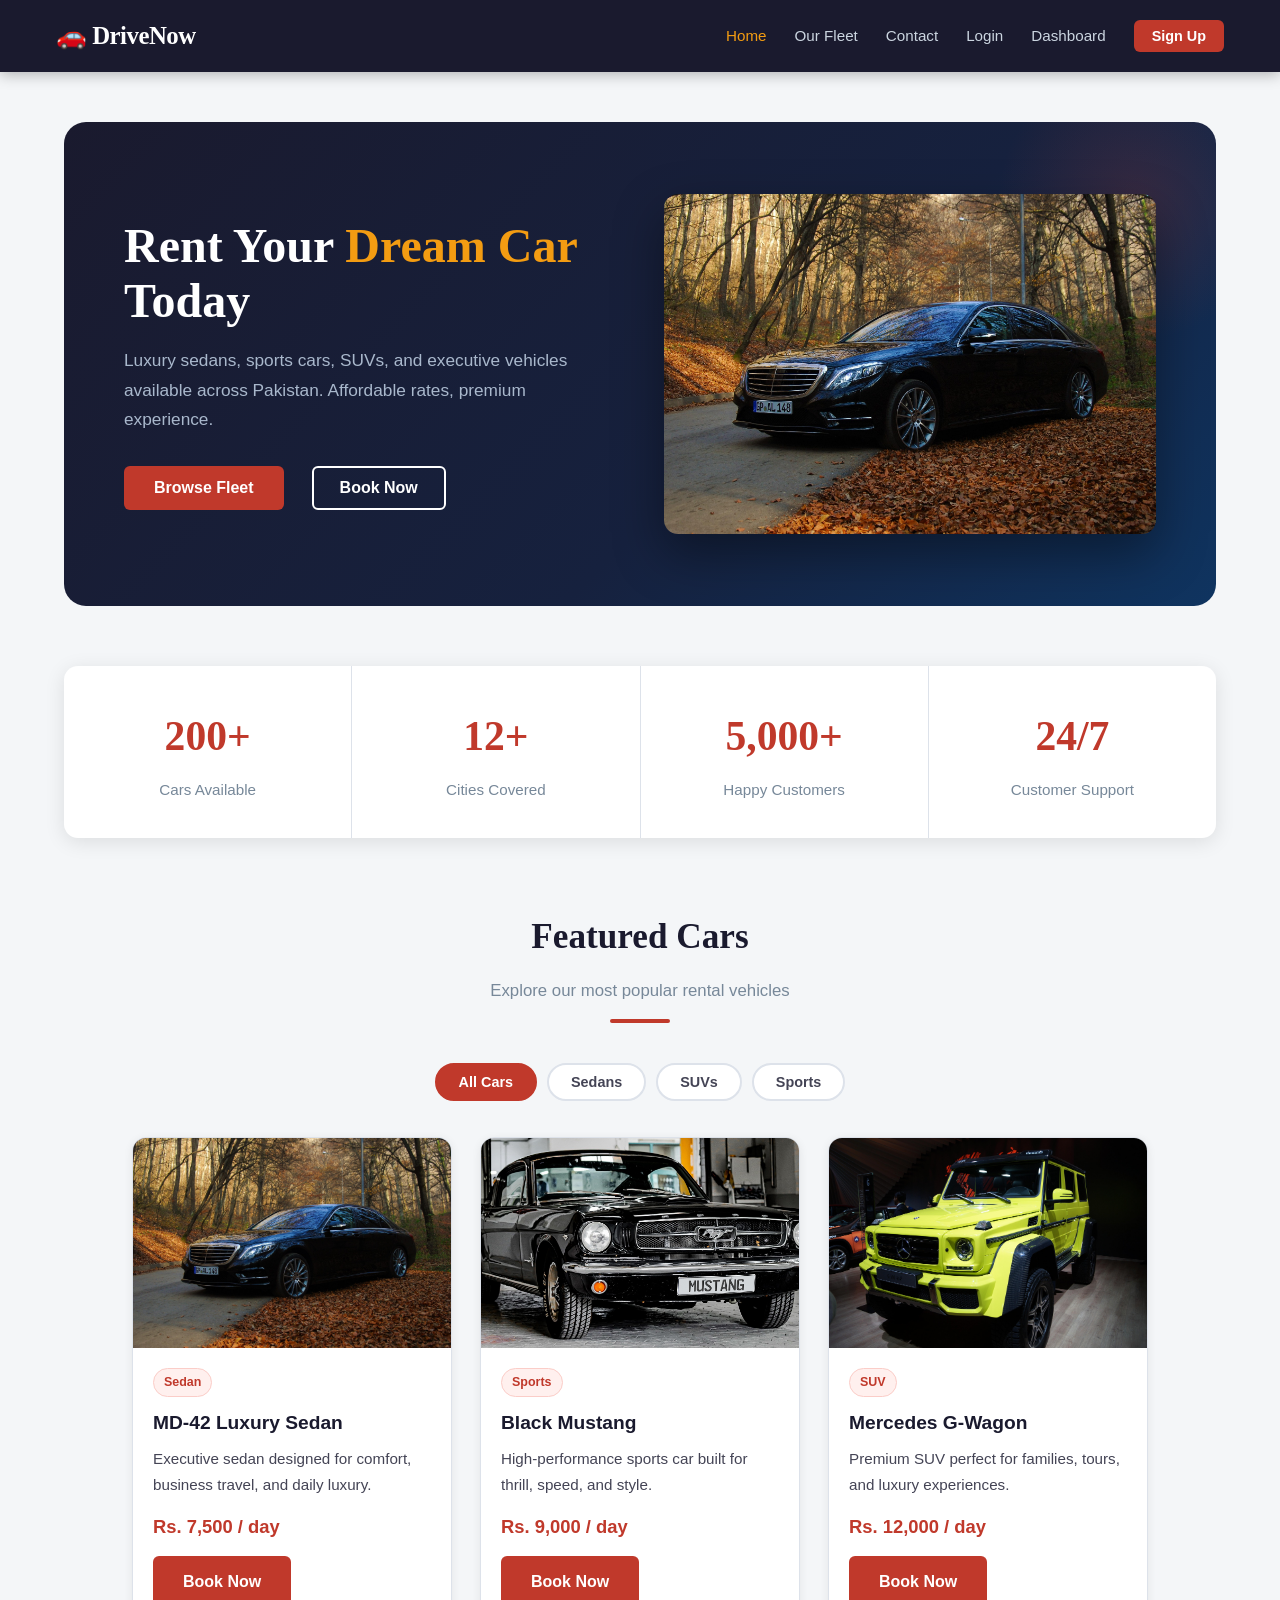
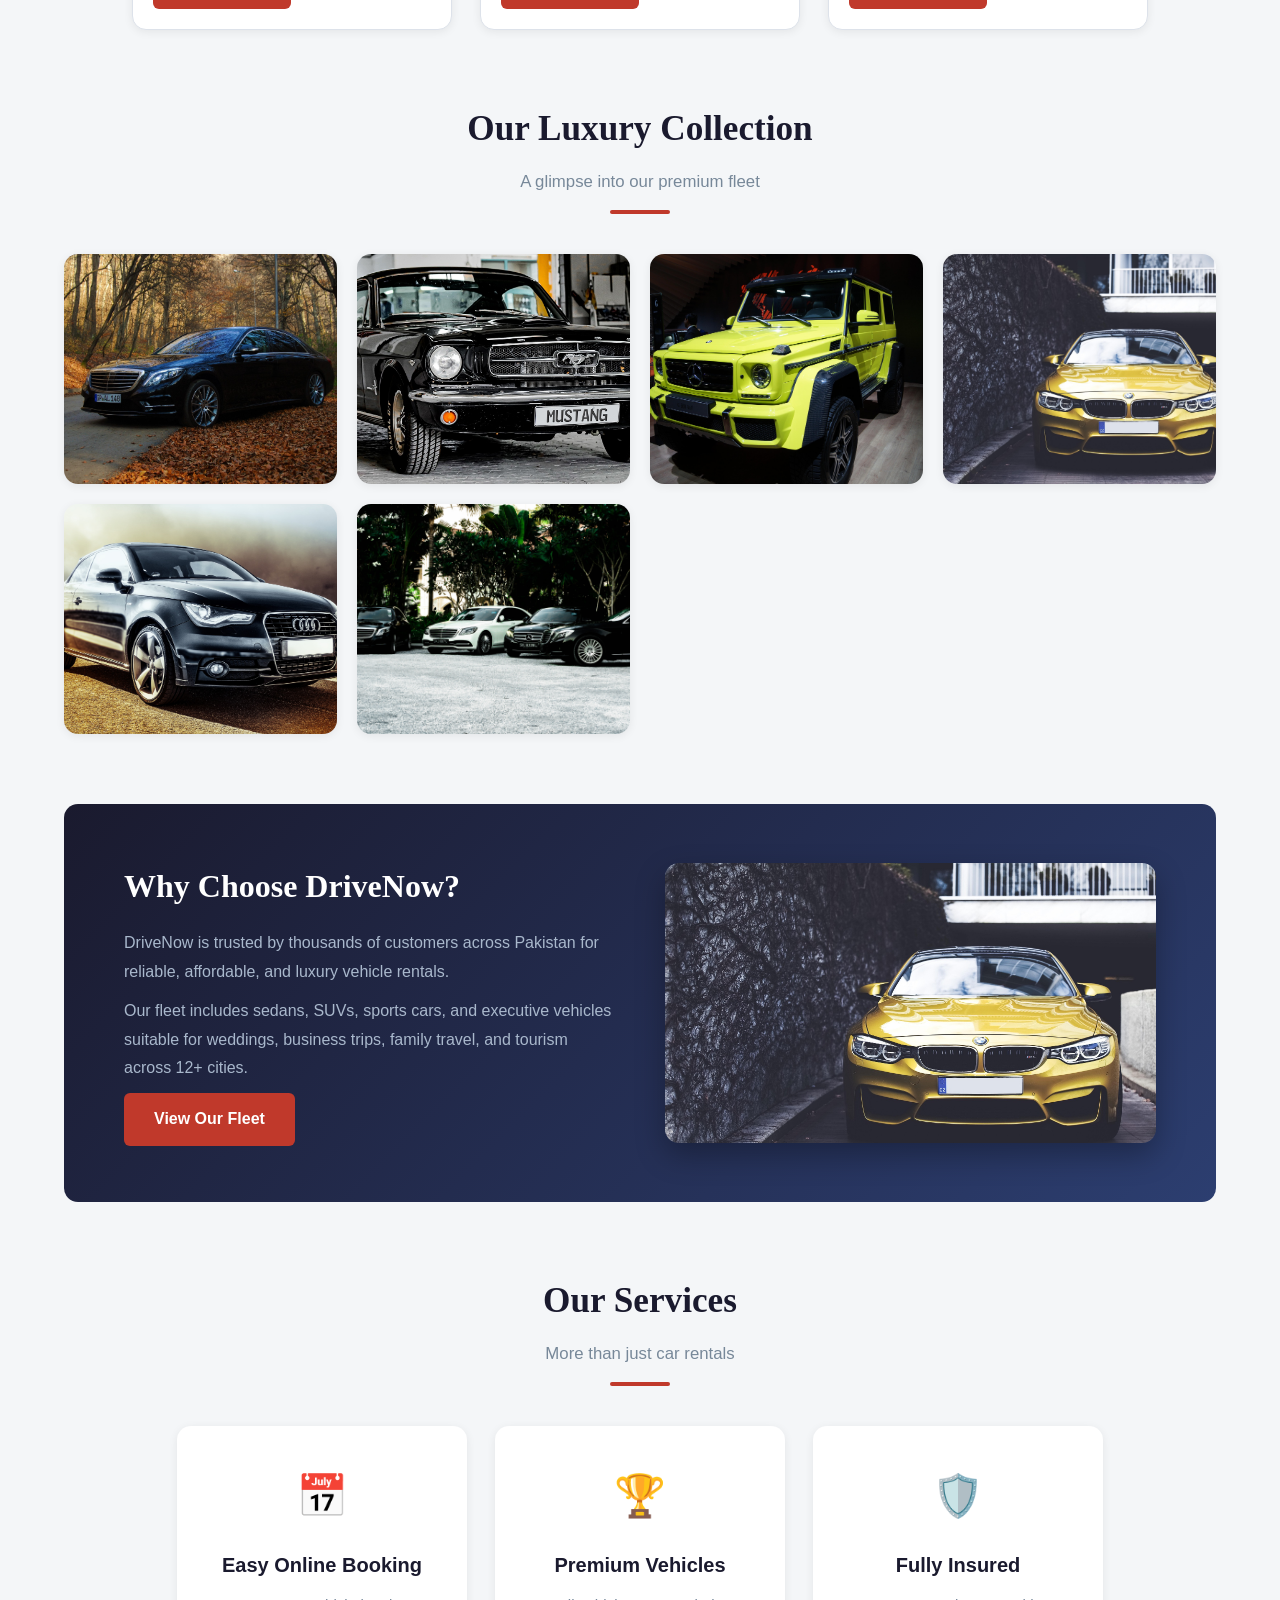
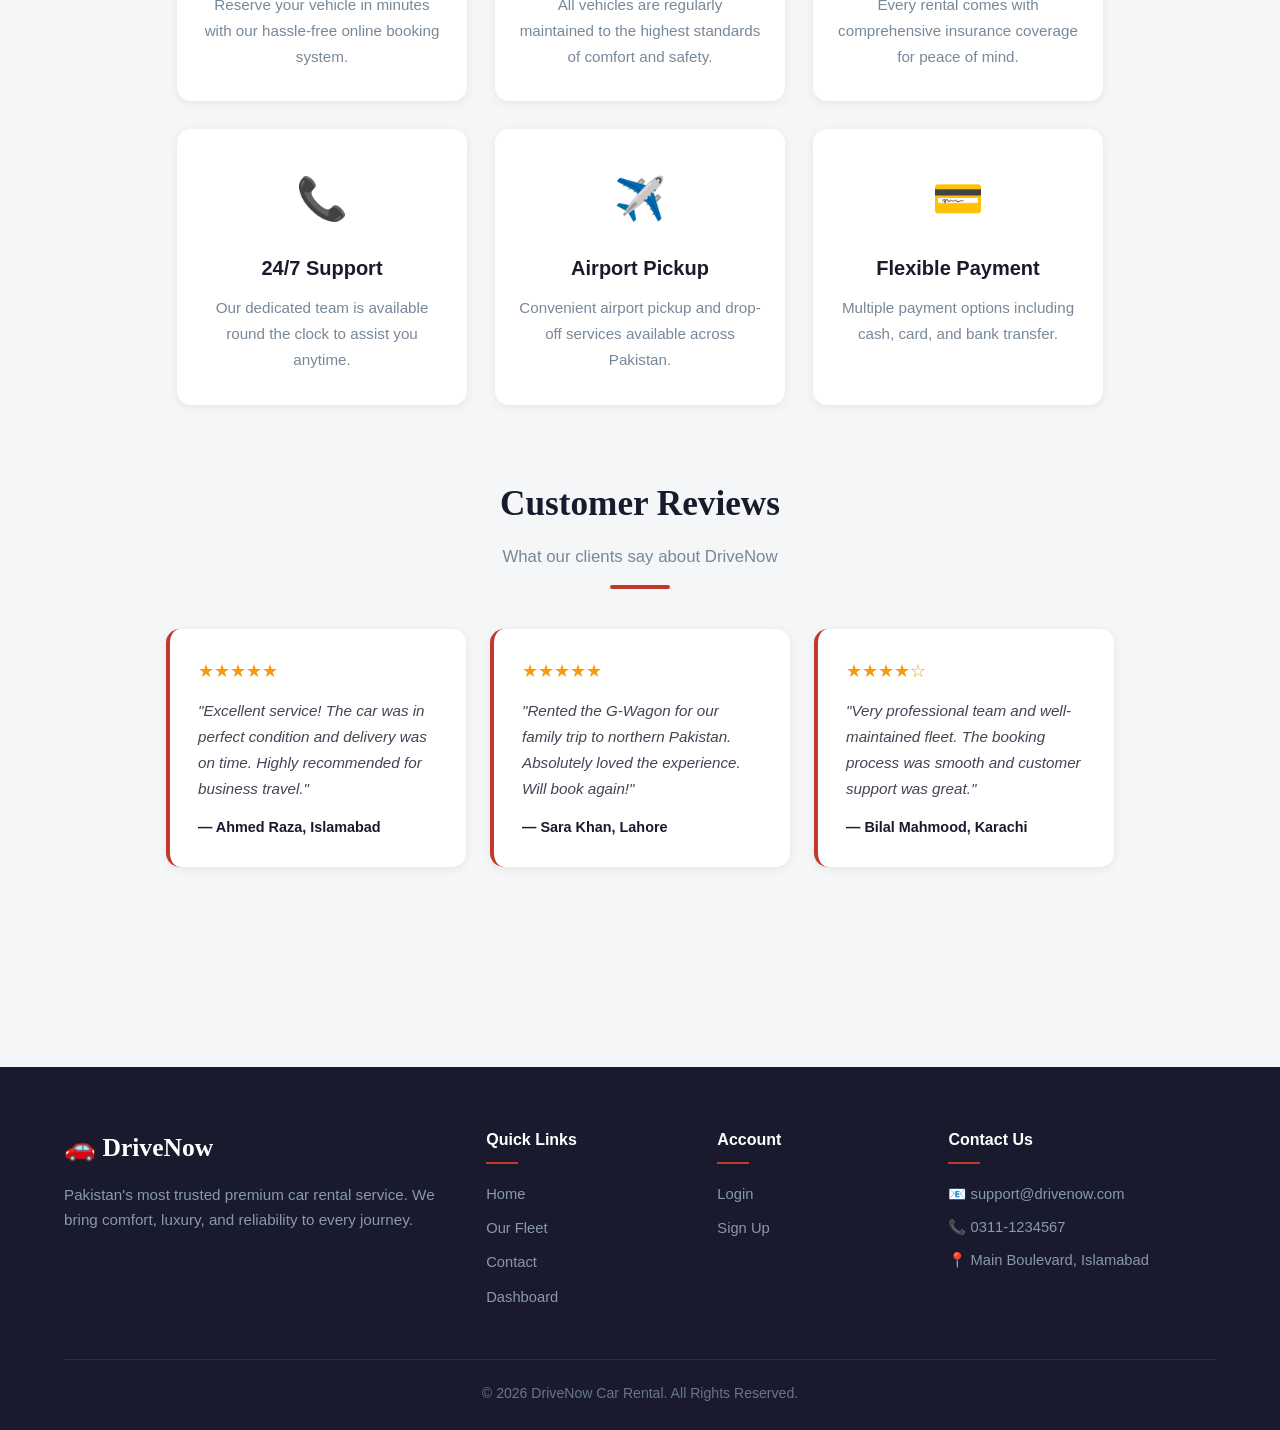
==== Car Rental Website/index.html @ 92a0af49 "Add files via upload" ====
<!DOCTYPE html>
<html lang="en">

<head>

    <meta charset="UTF-8">
    <meta name="viewport" content="width=device-width, initial-scale=1.0">
    <title>DriveNow | Premium Car Rental Pakistan</title>
    <meta name="description" content="DriveNow offers luxury, SUV, sports and executive car rentals across Pakistan at unbeatable rates.">

    <!-- EXTERNAL CSS FILE -->
    <link rel="stylesheet" href="cssFile/mycssfile.css">

</head>

<body>

    <!-- ==============================
         NAVBAR
    ============================== -->
    <nav class="navbar">

        <a href="index.html" class="navbar-brand">🚗 DriveNow</a>

        <button class="hamburger" onclick="toggleMenu()" aria-label="Toggle Menu">
            <span></span>
            <span></span>
            <span></span>
        </button>

        <ul class="navbar-links" id="nav-menu">
            <li><a href="index.html" class="active-link">Home</a></li>
            <li><a href="Pages/services.html">Our Fleet</a></li>
            <li><a href="Pages/contact.html">Contact</a></li>
            <li><a href="Pages/login.html">Login</a></li>
            <li><a href="Pages/dashboard.html">Dashboard</a></li>
            <li>
                <a href="Pages/signup.html">
                    <button class="btn-nav">Sign Up</button>
                </a>
            </li>
        </ul>

    </nav>

    <!-- ==============================
         MAIN CONTENT
    ============================== -->
    <main class="page-wrapper">

        <!-- HERO SECTION -->
        <section class="hero-section">

            <div class="hero-text">
                <h1>Rent Your <span>Dream Car</span> Today</h1>
                <p>
                    Luxury sedans, sports cars, SUVs, and executive vehicles
                    available across Pakistan. Affordable rates, premium experience.
                </p>
                <div class="hero-buttons">
                    <button class="btn-primary" onclick="document.getElementById('fleet').scrollIntoView({behavior:'smooth'})">
                        Browse Fleet
                    </button>
                    <button class="btn-outline" onclick="window.location.href='Pages/services.html'">
                        Book Now
                    </button>
                </div>
            </div>

            <div class="hero-image-box">
                <img id="hero-img" src="Sources/img1.jpg" alt="Luxury Rental Car">
            </div>

        </section>

        <!-- STATS BAR -->
        <div class="stats-bar">

            <div class="stat-block">
                <h2>200+</h2>
                <p>Cars Available</p>
            </div>

            <div class="stat-block">
                <h2>12+</h2>
                <p>Cities Covered</p>
            </div>

            <div class="stat-block">
                <h2>5,000+</h2>
                <p>Happy Customers</p>
            </div>

            <div class="stat-block">
                <h2>24/7</h2>
                <p>Customer Support</p>
            </div>

        </div>

        <!-- FEATURED CARS -->
        <section id="fleet">

            <div class="section-title">
                <h2>Featured Cars</h2>
                <p>Explore our most popular rental vehicles</p>
                <div class="title-line"></div>
            </div>

            <!-- FILTER BAR -->
            <div class="filter-bar">
                <button class="filter-btn active-filter" data-filter="all" onclick="filterCars('all')">All Cars</button>
                <button class="filter-btn" data-filter="sedan" onclick="filterCars('sedan')">Sedans</button>
                <button class="filter-btn" data-filter="suv" onclick="filterCars('suv')">SUVs</button>
                <button class="filter-btn" data-filter="sports" onclick="filterCars('sports')">Sports</button>
            </div>

            <div class="cards-grid">

                <!-- CARD 1 -->
                <article class="car-card" data-type="sedan" data-price="7500">
                    <img src="Sources/img1.jpg" alt="MD-42 Luxury Sedan">
                    <div class="car-card-body">
                        <span class="car-card-badge">Sedan</span>
                        <h3>MD-42 Luxury Sedan</h3>
                        <p>Executive sedan designed for comfort, business travel, and daily luxury.</p>
                        <span class="car-price-tag">Rs. 7,500 / day</span>
                        <a href="Pages/services.html" class="btn-primary">Book Now</a>
                    </div>
                </article>

                <!-- CARD 2 -->
                <article class="car-card" data-type="sports" data-price="9000">
                    <img src="Sources/img2.jpg" alt="Black Mustang">
                    <div class="car-card-body">
                        <span class="car-card-badge">Sports</span>
                        <h3>Black Mustang</h3>
                        <p>High-performance sports car built for thrill, speed, and style.</p>
                        <span class="car-price-tag">Rs. 9,000 / day</span>
                        <a href="Pages/services.html" class="btn-primary">Book Now</a>
                    </div>
                </article>

                <!-- CARD 3 -->
                <article class="car-card" data-type="suv" data-price="12000">
                    <img src="Sources/img3.jpg" alt="Mercedes G-Wagon">
                    <div class="car-card-body">
                        <span class="car-card-badge">SUV</span>
                        <h3>Mercedes G-Wagon</h3>
                        <p>Premium SUV perfect for families, tours, and luxury experiences.</p>
                        <span class="car-price-tag">Rs. 12,000 / day</span>
                        <a href="Pages/services.html" class="btn-primary">Book Now</a>
                    </div>
                </article>

            </div>

        </section>

        <!-- GALLERY SECTION -->
        <section class="gallery-section">

            <div class="section-title">
                <h2>Our Luxury Collection</h2>
                <p>A glimpse into our premium fleet</p>
                <div class="title-line"></div>
            </div>

            <div class="gallery-grid">
                <img src="Sources/img1.jpg" alt="Car Image 1">
                <img src="Sources/img2.jpg" alt="Car Image 2">
                <img src="Sources/img3.jpg" alt="Car Image 3">
                <img src="Sources/img4.jpg" alt="Car Image 4">
                <img src="Sources/img5.jpg" alt="Car Image 5">
                <img src="Sources/img6.jpg" alt="Car Image 6">
            </div>

        </section>

        <!-- ABOUT BANNER -->
        <div class="about-banner">

            <div class="about-text-box">
                <h2>Why Choose DriveNow?</h2>
                <p>
                    DriveNow is trusted by thousands of customers across Pakistan
                    for reliable, affordable, and luxury vehicle rentals.
                </p>
                <p>
                    Our fleet includes sedans, SUVs, sports cars, and executive
                    vehicles suitable for weddings, business trips, family travel,
                    and tourism across 12+ cities.
                </p>
                <a href="Pages/services.html" class="btn-primary">View Our Fleet</a>
            </div>

            <div class="about-image-box">
                <img src="Sources/img4.jpg" alt="DriveNow Fleet">
            </div>

        </div>

        <!-- FEATURES / SERVICES -->
        <section>

            <div class="section-title">
                <h2>Our Services</h2>
                <p>More than just car rentals</p>
                <div class="title-line"></div>
            </div>

            <div class="features-grid">

                <div class="feature-card">
                    <span class="feature-icon">📅</span>
                    <h3>Easy Online Booking</h3>
                    <p>Reserve your vehicle in minutes with our hassle-free online booking system.</p>
                </div>

                <div class="feature-card">
                    <span class="feature-icon">🏆</span>
                    <h3>Premium Vehicles</h3>
                    <p>All vehicles are regularly maintained to the highest standards of comfort and safety.</p>
                </div>

                <div class="feature-card">
                    <span class="feature-icon">🛡️</span>
                    <h3>Fully Insured</h3>
                    <p>Every rental comes with comprehensive insurance coverage for peace of mind.</p>
                </div>

                <div class="feature-card">
                    <span class="feature-icon">📞</span>
                    <h3>24/7 Support</h3>
                    <p>Our dedicated team is available round the clock to assist you anytime.</p>
                </div>

                <div class="feature-card">
                    <span class="feature-icon">✈️</span>
                    <h3>Airport Pickup</h3>
                    <p>Convenient airport pickup and drop-off services available across Pakistan.</p>
                </div>

                <div class="feature-card">
                    <span class="feature-icon">💳</span>
                    <h3>Flexible Payment</h3>
                    <p>Multiple payment options including cash, card, and bank transfer.</p>
                </div>

            </div>

        </section>

        <!-- TESTIMONIALS -->
        <section>

            <div class="section-title">
                <h2>Customer Reviews</h2>
                <p>What our clients say about DriveNow</p>
                <div class="title-line"></div>
            </div>

            <div class="testimonials-grid">

                <div class="testimonial-card">
                    <div class="testimonial-stars">★★★★★</div>
                    <p>"Excellent service! The car was in perfect condition and delivery was on time. Highly recommended for business travel."</p>
                    <div class="testimonial-author">— Ahmed Raza, Islamabad</div>
                </div>

                <div class="testimonial-card">
                    <div class="testimonial-stars">★★★★★</div>
                    <p>"Rented the G-Wagon for our family trip to northern Pakistan. Absolutely loved the experience. Will book again!"</p>
                    <div class="testimonial-author">— Sara Khan, Lahore</div>
                </div>

                <div class="testimonial-card">
                    <div class="testimonial-stars">★★★★☆</div>
                    <p>"Very professional team and well-maintained fleet. The booking process was smooth and customer support was great."</p>
                    <div class="testimonial-author">— Bilal Mahmood, Karachi</div>
                </div>

            </div>

        </section>

    </main>

    <!-- ==============================
         FOOTER
    ============================== -->
    <footer class="footer">

        <div class="footer-grid">

            <div class="footer-brand">
                <h2>🚗 DriveNow</h2>
                <p>Pakistan's most trusted premium car rental service. We bring comfort, luxury, and reliability to every journey.</p>
            </div>

            <div class="footer-col">
                <h4>Quick Links</h4>
                <a href="index.html">Home</a>
                <a href="Pages/services.html">Our Fleet</a>
                <a href="Pages/contact.html">Contact</a>
                <a href="Pages/dashboard.html">Dashboard</a>
            </div>

            <div class="footer-col">
                <h4>Account</h4>
                <a href="Pages/login.html">Login</a>
                <a href="Pages/signup.html">Sign Up</a>
            </div>

            <div class="footer-col">
                <h4>Contact Us</h4>
                <p>📧 support@drivenow.com</p>
                <p>📞 0311-1234567</p>
                <p>📍 Main Boulevard, Islamabad</p>
            </div>

        </div>

        <div class="footer-bottom">
            <p>© 2026 DriveNow Car Rental. All Rights Reserved.</p>
        </div>

    </footer>

    <!-- EXTERNAL JS -->
    <script src="jsFile/script.js"></script>

    <!-- Hero image override for root page -->
    <script>
        heroImages = [
            "Sources/img1.jpg",
            "Sources/img2.jpg",
            "Sources/img3.jpg",
            "Sources/img4.jpg",
            "Sources/img5.jpg"
        ];
    </script>

</body>

</html>
---- Car Rental Website/cssFile/mycssfile.css ----
/* =========================================================
   DRIVENOW CAR RENTAL — MAIN STYLESHEET
   Assignment 1 | HTML + CSS Project
   All styling centralized here (no inline CSS except table min/max-width)
========================================================= */

/* =========================================================
   CSS VARIABLES (ROOT)
========================================================= */
:root {
    --color-primary: #C0392B;
    --color-secondary: #1A1A2E;
    --color-accent: #E74C3C;
    --color-gold: #F39C12;

    --bg-main: #F4F6F8;
    --bg-white: #FFFFFF;
    --bg-dark: #0F0F1A;

    --text-dark: #1A1A2E;
    --text-body: #444455;
    --text-muted: #778899;
    --text-white: #FFFFFF;

    --border-color: #DDE2EA;
    --shadow-sm: 0 2px 10px rgba(0,0,0,0.07);
    --shadow-md: 0 4px 20px rgba(0,0,0,0.10);
    --shadow-lg: 0 8px 32px rgba(0,0,0,0.14);

    --radius-sm: 6px;
    --radius-md: 14px;
    --radius-lg: 22px;

    --transition: 0.3s ease;
    --font-main: 'Georgia', 'Times New Roman', serif;
    --font-ui: 'Segoe UI', Tahoma, Geneva, Verdana, sans-serif;
}

/* =========================================================
   GLOBAL RESET
========================================================= */
*, *::before, *::after {
    margin: 0;
    padding: 0;
    box-sizing: border-box;
}

html {
    scroll-behavior: smooth;
}

body {
    font-family: var(--font-ui);
    background: var(--bg-main);
    color: var(--text-dark);
    line-height: 1.65;
    font-size: 16px;
}

/* =========================================================
   TYPOGRAPHY
========================================================= */
h1 {
    font-family: var(--font-main);
    font-size: 2.8rem;
    font-weight: 700;
    line-height: 1.2;
    margin-bottom: 16px;
    color: var(--text-dark);
}

h2 {
    font-family: var(--font-main);
    font-size: 2rem;
    font-weight: 700;
    margin-bottom: 12px;
    color: var(--text-dark);
}

h3 {
    font-size: 1.25rem;
    font-weight: 600;
    margin-bottom: 8px;
    color: var(--text-dark);
}

p {
    color: var(--text-body);
    margin-bottom: 12px;
    line-height: 1.7;
}

a {
    text-decoration: none;
    color: var(--color-primary);
    transition: var(--transition);
}

a:hover {
    color: var(--color-accent);
}

ul {
    list-style: none;
}

img {
    max-width: 100%;
    height: auto;
    display: block;
}

/* =========================================================
   PAGE WRAPPER
========================================================= */
.page-wrapper {
    padding: 50px 64px;
    min-height: 80vh;
}

/* =========================================================
   NAVBAR
========================================================= */
.navbar {
    background: var(--color-secondary);
    height: 72px;
    display: flex;
    justify-content: space-between;
    align-items: center;
    padding: 0 56px;
    position: sticky;
    top: 0;
    z-index: 1000;
    box-shadow: 0 2px 14px rgba(0,0,0,0.3);
}

.navbar-brand {
    color: var(--text-white);
    font-size: 1.55rem;
    font-weight: 800;
    font-family: var(--font-main);
    letter-spacing: -0.5px;
}

.navbar-brand:hover {
    color: var(--color-gold);
}

.navbar-links {
    display: flex;
    align-items: center;
    gap: 28px;
    list-style: none;
}

.navbar-links li a {
    color: #CBD5E0;
    font-size: 0.95rem;
    font-weight: 500;
    transition: var(--transition);
}

.navbar-links li a:hover {
    color: var(--color-gold);
}

.navbar-links li a.active-link {
    color: var(--color-gold);
}

.hamburger {
    display: none;
    flex-direction: column;
    gap: 5px;
    background: none;
    border: none;
    cursor: pointer;
    padding: 4px;
}

.hamburger span {
    display: block;
    width: 26px;
    height: 3px;
    background: white;
    border-radius: 3px;
    transition: var(--transition);
}

/* =========================================================
   BUTTONS
========================================================= */
.btn-primary {
    display: inline-block;
    background: var(--color-primary);
    color: var(--text-white);
    padding: 13px 30px;
    border-radius: var(--radius-sm);
    font-size: 1rem;
    font-weight: 600;
    border: none;
    cursor: pointer;
    transition: var(--transition);
    font-family: var(--font-ui);
}

.btn-primary:hover {
    background: var(--color-accent);
    color: white;
    transform: translateY(-2px);
    box-shadow: 0 6px 18px rgba(192, 57, 43, 0.35);
}

.btn-outline {
    display: inline-block;
    background: transparent;
    color: var(--text-white);
    border: 2px solid var(--text-white);
    padding: 11px 26px;
    border-radius: var(--radius-sm);
    font-size: 1rem;
    font-weight: 600;
    cursor: pointer;
    transition: var(--transition);
    font-family: var(--font-ui);
    margin-left: 14px;
}

.btn-outline:hover {
    background: var(--text-white);
    color: var(--color-secondary);
}

.btn-nav {
    background: var(--color-primary);
    color: white;
    padding: 8px 18px;
    border-radius: var(--radius-sm);
    font-size: 0.9rem;
    font-weight: 600;
    border: none;
    cursor: pointer;
    transition: var(--transition);
    font-family: var(--font-ui);
}

.btn-nav:hover {
    background: var(--color-accent);
}

.btn-full {
    width: 100%;
    padding: 14px;
    font-size: 1.05rem;
    font-weight: 700;
    border: none;
    border-radius: var(--radius-sm);
    background: var(--color-primary);
    color: white;
    cursor: pointer;
    transition: var(--transition);
    font-family: var(--font-ui);
}

.btn-full:hover {
    background: var(--color-accent);
    transform: translateY(-2px);
    box-shadow: 0 6px 16px rgba(192,57,43,0.3);
}

.btn-success {
    background: #27AE60;
    color: white;
    padding: 9px 18px;
    border-radius: var(--radius-sm);
    border: none;
    font-weight: 600;
    cursor: pointer;
    transition: var(--transition);
    font-family: var(--font-ui);
    font-size: 0.9rem;
}

.btn-success:hover {
    background: #229954;
    transform: translateY(-1px);
}

.btn-danger {
    background: var(--color-primary);
    color: white;
    padding: 9px 18px;
    border-radius: var(--radius-sm);
    border: none;
    font-weight: 600;
    cursor: pointer;
    transition: var(--transition);
    font-family: var(--font-ui);
    font-size: 0.9rem;
}

.btn-danger:hover {
    background: var(--color-accent);
    transform: translateY(-1px);
}

.btn-warning {
    background: var(--color-gold);
    color: white;
    padding: 9px 18px;
    border-radius: var(--radius-sm);
    border: none;
    font-weight: 600;
    cursor: pointer;
    transition: var(--transition);
    font-family: var(--font-ui);
    font-size: 0.9rem;
}

.btn-warning:hover {
    background: #E67E22;
    transform: translateY(-1px);
}

/* =========================================================
   PAGE HEADER BANNER
========================================================= */
.page-header {
    background: linear-gradient(135deg, var(--color-secondary) 0%, #2C2C54 100%);
    padding: 52px 64px;
    color: white;
    border-bottom: 4px solid var(--color-primary);
}

.page-header h1 {
    color: white;
    font-size: 2.4rem;
    margin-bottom: 10px;
}

.page-header p {
    color: #A0AEC0;
    font-size: 1.05rem;
    margin: 0;
}

/* =========================================================
   HERO SECTION
========================================================= */
.hero-section {
    background: linear-gradient(135deg, var(--color-secondary) 0%, #16213E 60%, #0F3460 100%);
    border-radius: var(--radius-lg);
    padding: 72px 60px;
    display: flex;
    justify-content: space-between;
    align-items: center;
    gap: 48px;
    margin-bottom: 60px;
    position: relative;
    overflow: hidden;
}

.hero-section::before {
    content: '';
    position: absolute;
    top: -60px;
    right: -60px;
    width: 280px;
    height: 280px;
    background: radial-gradient(circle, rgba(192,57,43,0.2) 0%, transparent 70%);
    border-radius: 50%;
}

.hero-text {
    flex: 1;
    position: relative;
    z-index: 1;
}

.hero-text h1 {
    color: var(--text-white);
    font-size: 3rem;
    line-height: 1.15;
    margin-bottom: 18px;
}

.hero-text h1 span {
    color: var(--color-gold);
}

.hero-text p {
    color: #A9B8CC;
    font-size: 1.08rem;
    max-width: 540px;
    margin-bottom: 32px;
}

.hero-buttons {
    display: flex;
    flex-wrap: wrap;
    gap: 14px;
    align-items: center;
}

.hero-image-box {
    flex: 1;
    display: flex;
    justify-content: center;
    align-items: center;
    position: relative;
    z-index: 1;
}

.hero-image-box img {
    width: 100%;
    max-width: 520px;
    height: 340px;
    object-fit: cover;
    border-radius: var(--radius-md);
    box-shadow: 0 20px 50px rgba(0,0,0,0.4);
    transition: opacity 0.4s ease;
}

/* =========================================================
   STATS BAR
========================================================= */
.stats-bar {
    display: flex;
    justify-content: center;
    gap: 0;
    background: var(--bg-white);
    border-radius: var(--radius-md);
    box-shadow: var(--shadow-md);
    margin-bottom: 70px;
    overflow: hidden;
}

.stat-block {
    flex: 1;
    text-align: center;
    padding: 36px 20px;
    border-right: 1px solid var(--border-color);
    transition: var(--transition);
}

.stat-block:last-child {
    border-right: none;
}

.stat-block:hover {
    background: #FFF8F7;
}

.stat-block h2 {
    color: var(--color-primary);
    font-size: 2.6rem;
    margin-bottom: 6px;
}

.stat-block p {
    color: var(--text-muted);
    font-size: 0.95rem;
    margin: 0;
    font-weight: 500;
}

/* =========================================================
   SECTION HEADINGS
========================================================= */
.section-title {
    text-align: center;
    margin-bottom: 40px;
}

.section-title h2 {
    font-size: 2.2rem;
    margin-bottom: 10px;
}

.section-title p {
    color: var(--text-muted);
    font-size: 1.05rem;
}

.section-title .title-line {
    width: 60px;
    height: 4px;
    background: var(--color-primary);
    margin: 14px auto 0;
    border-radius: 2px;
}

/* =========================================================
   CARDS
========================================================= */
.cards-grid {
    display: flex;
    justify-content: center;
    flex-wrap: wrap;
    gap: 28px;
    margin-bottom: 70px;
}

.car-card {
    background: var(--bg-white);
    width: 320px;
    border-radius: var(--radius-md);
    box-shadow: var(--shadow-sm);
    transition: var(--transition);
    overflow: hidden;
    border: 1px solid var(--border-color);
}

.car-card:hover {
    transform: translateY(-8px);
    box-shadow: var(--shadow-lg);
    border-color: var(--color-primary);
}

.car-card img {
    width: 100%;
    height: 210px;
    object-fit: cover;
    transition: transform 0.4s ease;
}

.car-card:hover img {
    transform: scale(1.04);
}

.car-card-body {
    padding: 20px;
}

.car-card-body h3 {
    margin-bottom: 8px;
    font-size: 1.2rem;
}

.car-card-body p {
    font-size: 0.95rem;
    color: var(--text-body);
    margin-bottom: 14px;
}

.car-price-tag {
    display: block;
    color: var(--color-primary);
    font-size: 1.15rem;
    font-weight: 700;
    margin-bottom: 14px;
}

.car-card-badge {
    display: inline-block;
    background: #FFF0EE;
    color: var(--color-primary);
    padding: 3px 10px;
    border-radius: 20px;
    font-size: 0.78rem;
    font-weight: 600;
    margin-bottom: 10px;
    border: 1px solid #FBCDC8;
}

/* =========================================================
   GALLERY
========================================================= */
.gallery-section {
    margin-bottom: 70px;
}

.gallery-grid {
    display: grid;
    grid-template-columns: repeat(auto-fit, minmax(260px, 1fr));
    gap: 20px;
    margin-top: 30px;
}

.gallery-grid img {
    width: 100%;
    height: 230px;
    object-fit: cover;
    border-radius: var(--radius-md);
    box-shadow: var(--shadow-sm);
    transition: transform var(--transition), box-shadow var(--transition);
    cursor: pointer;
}

.gallery-grid img:hover {
    transform: scale(1.04);
    box-shadow: var(--shadow-lg);
}

/* =========================================================
   FILTER BUTTONS
========================================================= */
.filter-bar {
    display: flex;
    justify-content: center;
    flex-wrap: wrap;
    gap: 10px;
    margin-bottom: 36px;
}

.filter-btn {
    padding: 9px 22px;
    border-radius: 30px;
    border: 2px solid var(--border-color);
    background: white;
    color: var(--text-body);
    font-weight: 600;
    font-size: 0.9rem;
    cursor: pointer;
    transition: var(--transition);
    font-family: var(--font-ui);
}

.filter-btn:hover {
    border-color: var(--color-primary);
    color: var(--color-primary);
}

.filter-btn.active-filter {
    background: var(--color-primary);
    color: white;
    border-color: var(--color-primary);
}

/* =========================================================
   WHY CHOOSE US SECTION
========================================================= */
.features-grid {
    display: flex;
    justify-content: center;
    flex-wrap: wrap;
    gap: 28px;
    margin-bottom: 70px;
}

.feature-card {
    background: var(--bg-white);
    width: 290px;
    padding: 32px 24px;
    border-radius: var(--radius-md);
    box-shadow: var(--shadow-sm);
    text-align: center;
    transition: var(--transition);
    border-top: 4px solid transparent;
}

.feature-card:hover {
    border-top-color: var(--color-primary);
    transform: translateY(-6px);
    box-shadow: var(--shadow-md);
}

.feature-icon {
    font-size: 2.6rem;
    margin-bottom: 18px;
    display: block;
}

.feature-card h3 {
    margin-bottom: 10px;
}

.feature-card p {
    font-size: 0.95rem;
    color: var(--text-muted);
    margin: 0;
}

/* =========================================================
   ABOUT / CTA SECTIONS
========================================================= */
.about-banner {
    background: linear-gradient(135deg, var(--color-secondary) 0%, #2C3E70 100%);
    border-radius: var(--radius-md);
    padding: 56px 60px;
    display: flex;
    align-items: center;
    gap: 50px;
    margin-bottom: 70px;
    color: white;
}

.about-text-box {
    flex: 1;
}

.about-text-box h2 {
    color: white;
    font-size: 2rem;
    margin-bottom: 16px;
}

.about-text-box p {
    color: #A9B8CC;
    line-height: 1.8;
    margin-bottom: 10px;
}

.about-image-box {
    flex: 1;
}

.about-image-box img {
    width: 100%;
    height: 280px;
    object-fit: cover;
    border-radius: var(--radius-md);
    box-shadow: 0 12px 30px rgba(0,0,0,0.3);
}

/* =========================================================
   TESTIMONIALS
========================================================= */
.testimonials-grid {
    display: flex;
    justify-content: center;
    flex-wrap: wrap;
    gap: 24px;
    margin-bottom: 70px;
}

.testimonial-card {
    background: white;
    padding: 28px;
    border-radius: var(--radius-md);
    box-shadow: var(--shadow-sm);
    width: 300px;
    border-left: 4px solid var(--color-primary);
    transition: var(--transition);
}

.testimonial-card:hover {
    transform: translateY(-4px);
    box-shadow: var(--shadow-md);
}

.testimonial-stars {
    color: var(--color-gold);
    font-size: 1.1rem;
    margin-bottom: 12px;
}

.testimonial-card p {
    font-size: 0.95rem;
    color: var(--text-body);
    font-style: italic;
    margin-bottom: 14px;
}

.testimonial-author {
    font-weight: 700;
    color: var(--text-dark);
    font-size: 0.9rem;
}

/* =========================================================
   FORMS
========================================================= */
.form-wrapper {
    background: var(--bg-white);
    border-radius: var(--radius-md);
    padding: 40px;
    box-shadow: var(--shadow-md);
}

.form-header {
    text-align: center;
    margin-bottom: 28px;
}

.form-header h2 {
    margin-bottom: 8px;
}

.form-header p {
    color: var(--text-muted);
}

.form-group {
    margin-bottom: 18px;
}

.form-group label {
    display: block;
    font-weight: 600;
    margin-bottom: 6px;
    color: var(--text-dark);
    font-size: 0.95rem;
}

.form-group input,
.form-group textarea,
.form-group select {
    width: 100%;
    padding: 12px 15px;
    border: 1.5px solid var(--border-color);
    border-radius: var(--radius-sm);
    font-family: var(--font-ui);
    font-size: 0.97rem;
    color: var(--text-dark);
    background: white;
    transition: var(--transition);
}

.form-group input:focus,
.form-group textarea:focus,
.form-group select:focus {
    outline: none;
    border-color: var(--color-primary);
    box-shadow: 0 0 0 3px rgba(192,57,43,0.1);
}

.form-group textarea {
    min-height: 120px;
    resize: vertical;
}

.form-row {
    display: flex;
    gap: 18px;
    flex-wrap: wrap;
}

.form-row .form-group {
    flex: 1;
    min-width: 200px;
}

.form-footer-note {
    text-align: center;
    margin-top: 18px;
    font-size: 0.93rem;
    color: var(--text-muted);
}

.form-footer-note a {
    font-weight: 600;
    color: var(--color-primary);
}

.checkbox-group {
    display: flex;
    align-items: flex-start;
    gap: 10px;
    margin-bottom: 18px;
}

.checkbox-group input[type="checkbox"] {
    width: auto;
    margin-top: 3px;
    flex-shrink: 0;
}

.checkbox-group label {
    font-size: 0.9rem;
    line-height: 1.5;
    font-weight: 400;
}

.remember-row {
    display: flex;
    justify-content: space-between;
    align-items: center;
    margin-bottom: 20px;
}

.remember-row label {
    font-weight: 500;
    font-size: 0.92rem;
}

/* =========================================================
   MESSAGE ALERTS
========================================================= */
.alert-error {
    display: none;
    background: #FDEAEA;
    color: var(--color-primary);
    padding: 12px 16px;
    border-radius: var(--radius-sm);
    border-left: 4px solid var(--color-primary);
    margin-bottom: 16px;
    font-size: 0.93rem;
    font-weight: 500;
}

.alert-success {
    display: none;
    background: #E8F8F0;
    color: #1E7A46;
    padding: 12px 16px;
    border-radius: var(--radius-sm);
    border-left: 4px solid #27AE60;
    margin-bottom: 16px;
    font-size: 0.93rem;
    font-weight: 500;
}

/* =========================================================
   TABLES
========================================================= */
.table-wrapper {
    overflow-x: auto;
    border-radius: var(--radius-md);
    box-shadow: var(--shadow-md);
    margin-bottom: 50px;
}

table {
    width: 100%;
    border-collapse: collapse;
    background: white;
    font-size: 0.95rem;
}

table thead {
    background: var(--color-secondary);
    color: white;
}

table thead th {
    padding: 16px 18px;
    text-align: left;
    font-weight: 600;
    font-size: 0.92rem;
    letter-spacing: 0.3px;
}

table tbody td {
    padding: 15px 18px;
    border-bottom: 1px solid var(--border-color);
    color: var(--text-body);
}

table tbody tr:last-child td {
    border-bottom: none;
}

table tbody tr:nth-child(even) {
    background: #FAFBFC;
}

table tbody tr:hover {
    background: #FFF5F4;
    cursor: pointer;
}

.row-selected {
    background: #FFE8E5 !important;
    border-left: 4px solid var(--color-primary);
}

.status-available {
    display: inline-block;
    background: #E8F8F0;
    color: #1E7A46;
    padding: 3px 10px;
    border-radius: 20px;
    font-size: 0.82rem;
    font-weight: 600;
}

.status-booked {
    display: inline-block;
    background: #FDEAEA;
    color: var(--color-primary);
    padding: 3px 10px;
    border-radius: 20px;
    font-size: 0.82rem;
    font-weight: 600;
}

/* =========================================================
   DASHBOARD LAYOUT
========================================================= */
.dashboard-layout {
    display: flex;
    gap: 28px;
    align-items: flex-start;
}

.sidebar {
    width: 240px;
    flex-shrink: 0;
    background: var(--color-secondary);
    border-radius: var(--radius-md);
    padding: 28px 0;
    box-shadow: var(--shadow-md);
}

.sidebar-logo {
    color: white;
    font-size: 1.2rem;
    font-weight: 800;
    padding: 0 24px 24px;
    border-bottom: 1px solid rgba(255,255,255,0.1);
    margin-bottom: 20px;
    font-family: var(--font-main);
}

.sidebar-nav {
    list-style: none;
}

.sidebar-nav li a {
    display: flex;
    align-items: center;
    gap: 12px;
    padding: 13px 24px;
    color: #A0AEC0;
    font-size: 0.95rem;
    font-weight: 500;
    transition: var(--transition);
    border-left: 3px solid transparent;
}

.sidebar-nav li a:hover {
    background: rgba(255,255,255,0.07);
    color: white;
    border-left-color: var(--color-primary);
}

.sidebar-nav li a.active-sidebar {
    background: rgba(192,57,43,0.15);
    color: white;
    border-left-color: var(--color-primary);
}

.sidebar-nav li a .nav-icon {
    font-size: 1.1rem;
    width: 20px;
    text-align: center;
}

.dashboard-main {
    flex: 1;
    min-width: 0;
}

/* =========================================================
   DASHBOARD STATS CARDS
========================================================= */
.dash-stats {
    display: grid;
    grid-template-columns: repeat(auto-fit, minmax(200px, 1fr));
    gap: 20px;
    margin-bottom: 36px;
}

.dash-stat-card {
    background: white;
    border-radius: var(--radius-md);
    padding: 24px;
    box-shadow: var(--shadow-sm);
    border-top: 4px solid var(--color-primary);
    transition: var(--transition);
}

.dash-stat-card:nth-child(2) {
    border-top-color: #27AE60;
}

.dash-stat-card:nth-child(3) {
    border-top-color: var(--color-gold);
}

.dash-stat-card:nth-child(4) {
    border-top-color: #8E44AD;
}

.dash-stat-card:hover {
    transform: translateY(-4px);
    box-shadow: var(--shadow-md);
}

.dash-stat-card h3 {
    font-size: 0.88rem;
    font-weight: 600;
    color: var(--text-muted);
    text-transform: uppercase;
    letter-spacing: 0.8px;
    margin-bottom: 10px;
}

.dash-stat-card .stat-value {
    font-size: 2.2rem;
    font-weight: 800;
    color: var(--text-dark);
    line-height: 1;
}

/* =========================================================
   DASHBOARD SECTION PANELS
========================================================= */
.dashboard-panel {
    background: white;
    border-radius: var(--radius-md);
    box-shadow: var(--shadow-sm);
    margin-bottom: 32px;
    overflow: hidden;
}

.panel-header {
    background: var(--color-secondary);
    color: white;
    padding: 18px 24px;
    display: flex;
    justify-content: space-between;
    align-items: center;
}

.panel-header h3 {
    color: white;
    font-size: 1.05rem;
    margin: 0;
}

.panel-body {
    padding: 28px;
}

/* =========================================================
   CHART / GRAPH AREA
========================================================= */
.chart-container {
    background: white;
    border-radius: var(--radius-md);
    padding: 28px;
    box-shadow: var(--shadow-sm);
    margin-bottom: 32px;
}

.chart-container h3 {
    margin-bottom: 20px;
    color: var(--text-dark);
    font-size: 1.1rem;
    border-bottom: 2px solid var(--border-color);
    padding-bottom: 12px;
}

.bar-chart {
    display: flex;
    align-items: flex-end;
    gap: 16px;
    height: 200px;
    padding: 10px 0;
}

.bar-item {
    flex: 1;
    display: flex;
    flex-direction: column;
    align-items: center;
    gap: 8px;
}

.bar-fill {
    width: 100%;
    background: linear-gradient(180deg, var(--color-accent) 0%, var(--color-primary) 100%);
    border-radius: 6px 6px 0 0;
    transition: height 0.6s ease;
}

.bar-label {
    font-size: 0.78rem;
    color: var(--text-muted);
    font-weight: 600;
    text-align: center;
}

.bar-value {
    font-size: 0.78rem;
    font-weight: 700;
    color: var(--color-primary);
}

/* =========================================================
   PAGE-SPECIFIC: AUTH PAGES (Login/Signup)
========================================================= */
.auth-layout {
    display: flex;
    justify-content: center;
    align-items: center;
    gap: 50px;
    flex-wrap: wrap;
    min-height: 78vh;
}

.auth-image-col {
    flex: 1;
    min-width: 280px;
    max-width: 520px;
}

.auth-image-col img {
    width: 100%;
    height: 480px;
    object-fit: cover;
    border-radius: var(--radius-md);
    box-shadow: var(--shadow-lg);
}

.auth-form-col {
    flex: 1;
    min-width: 300px;
    max-width: 460px;
}

/* =========================================================
   PAGE-SPECIFIC: CONTACT
========================================================= */
.contact-layout {
    display: flex;
    gap: 40px;
    flex-wrap: wrap;
    align-items: flex-start;
}

.contact-info-col {
    width: 300px;
    flex-shrink: 0;
}

.contact-info-item {
    display: flex;
    align-items: flex-start;
    gap: 14px;
    margin-bottom: 26px;
    padding: 18px;
    background: white;
    border-radius: var(--radius-sm);
    box-shadow: var(--shadow-sm);
}

.contact-info-icon {
    font-size: 1.5rem;
    flex-shrink: 0;
}

.contact-info-item h4 {
    font-size: 0.95rem;
    font-weight: 700;
    margin-bottom: 4px;
    color: var(--text-dark);
}

.contact-info-item p {
    font-size: 0.9rem;
    color: var(--text-muted);
    margin: 0;
}

.contact-map-img {
    width: 100%;
    height: 200px;
    object-fit: cover;
    border-radius: var(--radius-md);
    margin-top: 16px;
    box-shadow: var(--shadow-sm);
}

.contact-form-col {
    flex: 1;
    min-width: 300px;
}

/* =========================================================
   PRICE SEARCH
========================================================= */
.search-bar-row {
    display: flex;
    gap: 14px;
    align-items: flex-end;
    flex-wrap: wrap;
    margin-bottom: 28px;
}

.search-bar-row .form-group {
    margin-bottom: 0;
    flex: 1;
    min-width: 160px;
}

/* =========================================================
   FOOTER
========================================================= */
.footer {
    background: var(--color-secondary);
    padding: 60px 64px 24px;
    color: white;
    margin-top: 80px;
}

.footer-grid {
    display: grid;
    grid-template-columns: 2fr 1fr 1fr 1.4fr;
    gap: 40px;
    margin-bottom: 40px;
}

.footer-brand h2 {
    color: white;
    font-family: var(--font-main);
    font-size: 1.6rem;
    margin-bottom: 12px;
}

.footer-brand p {
    color: #8899AA;
    line-height: 1.7;
    font-size: 0.95rem;
    margin-bottom: 0;
}

.footer-col h4 {
    color: white;
    font-size: 1rem;
    font-weight: 700;
    margin-bottom: 18px;
    position: relative;
    padding-bottom: 10px;
}

.footer-col h4::after {
    content: '';
    position: absolute;
    bottom: 0;
    left: 0;
    width: 32px;
    height: 2px;
    background: var(--color-primary);
}

.footer-col a {
    display: block;
    color: #8899AA;
    font-size: 0.92rem;
    margin-bottom: 10px;
    transition: var(--transition);
}

.footer-col a:hover {
    color: var(--color-gold);
    padding-left: 4px;
}

.footer-col p {
    color: #8899AA;
    font-size: 0.92rem;
    margin-bottom: 8px;
    display: flex;
    gap: 8px;
}

.footer-bottom {
    border-top: 1px solid rgba(255,255,255,0.08);
    padding-top: 22px;
    text-align: center;
}

.footer-bottom p {
    color: #667788;
    font-size: 0.88rem;
    margin: 0;
}

/* =========================================================
   RESPONSIVE — MOBILE
========================================================= */
@media (max-width: 992px) {
    .footer-grid {
        grid-template-columns: 1fr 1fr;
    }

    .dashboard-layout {
        flex-direction: column;
    }

    .sidebar {
        width: 100%;
    }

    .sidebar-nav {
        display: flex;
        flex-wrap: wrap;
    }

    .sidebar-nav li {
        flex: 1;
        min-width: 120px;
    }
}

@media (max-width: 768px) {
    .page-wrapper {
        padding: 28px 18px;
    }

    .navbar {
        padding: 0 20px;
        height: auto;
        flex-wrap: wrap;
        padding-top: 14px;
        padding-bottom: 14px;
        gap: 10px;
    }

    .hamburger {
        display: flex;
    }

    .navbar-links {
        display: none;
        flex-direction: column;
        width: 100%;
        gap: 12px;
        padding-top: 14px;
        border-top: 1px solid rgba(255,255,255,0.1);
    }

    .navbar-links.open {
        display: flex;
    }

    .hero-section {
        flex-direction: column;
        text-align: center;
        padding: 42px 24px;
    }

    .hero-text h1 {
        font-size: 2.1rem;
    }

    .hero-buttons {
        justify-content: center;
    }

    .hero-image-box img {
        height: 250px;
}
.stats-bar {
        flex-direction: column;
    }

    .stat-block {
        border-right: none;
        border-bottom: 1px solid var(--border-color);
    }

    .about-banner {
        flex-direction: column;
        padding: 36px 24px;
    }

    .footer {
        padding: 40px 24px 20px;
    }

    .footer-grid {
        grid-template-columns: 1fr;
        gap: 28px;
    }

    .page-header {
        padding: 36px 24px;
    }

    .page-header h1 {
        font-size: 1.8rem;
    }

    .auth-image-col {
        display: none;
    }

    .contact-info-col {
        width: 100%;
    }

    .form-row {
        flex-direction: column;
    }

    .btn-outline {
        margin-left: 0;
    }
}

/* =========================================================
   HELPER / UTILITY CLASSES
========================================================= */
.booking-form-center {
    max-width: 860px;
    margin: 0 auto;
}

.remember-inline {
    margin-bottom: 0;
}

.faq-section {
    margin-top: 70px;
}

.panel-hidden {
    display: none;
}

.panel-subtitle {
    color: #A0AEC0;
    font-size: 0.88rem;
}

.chart-stats-table {
    margin-top: 20px;
}
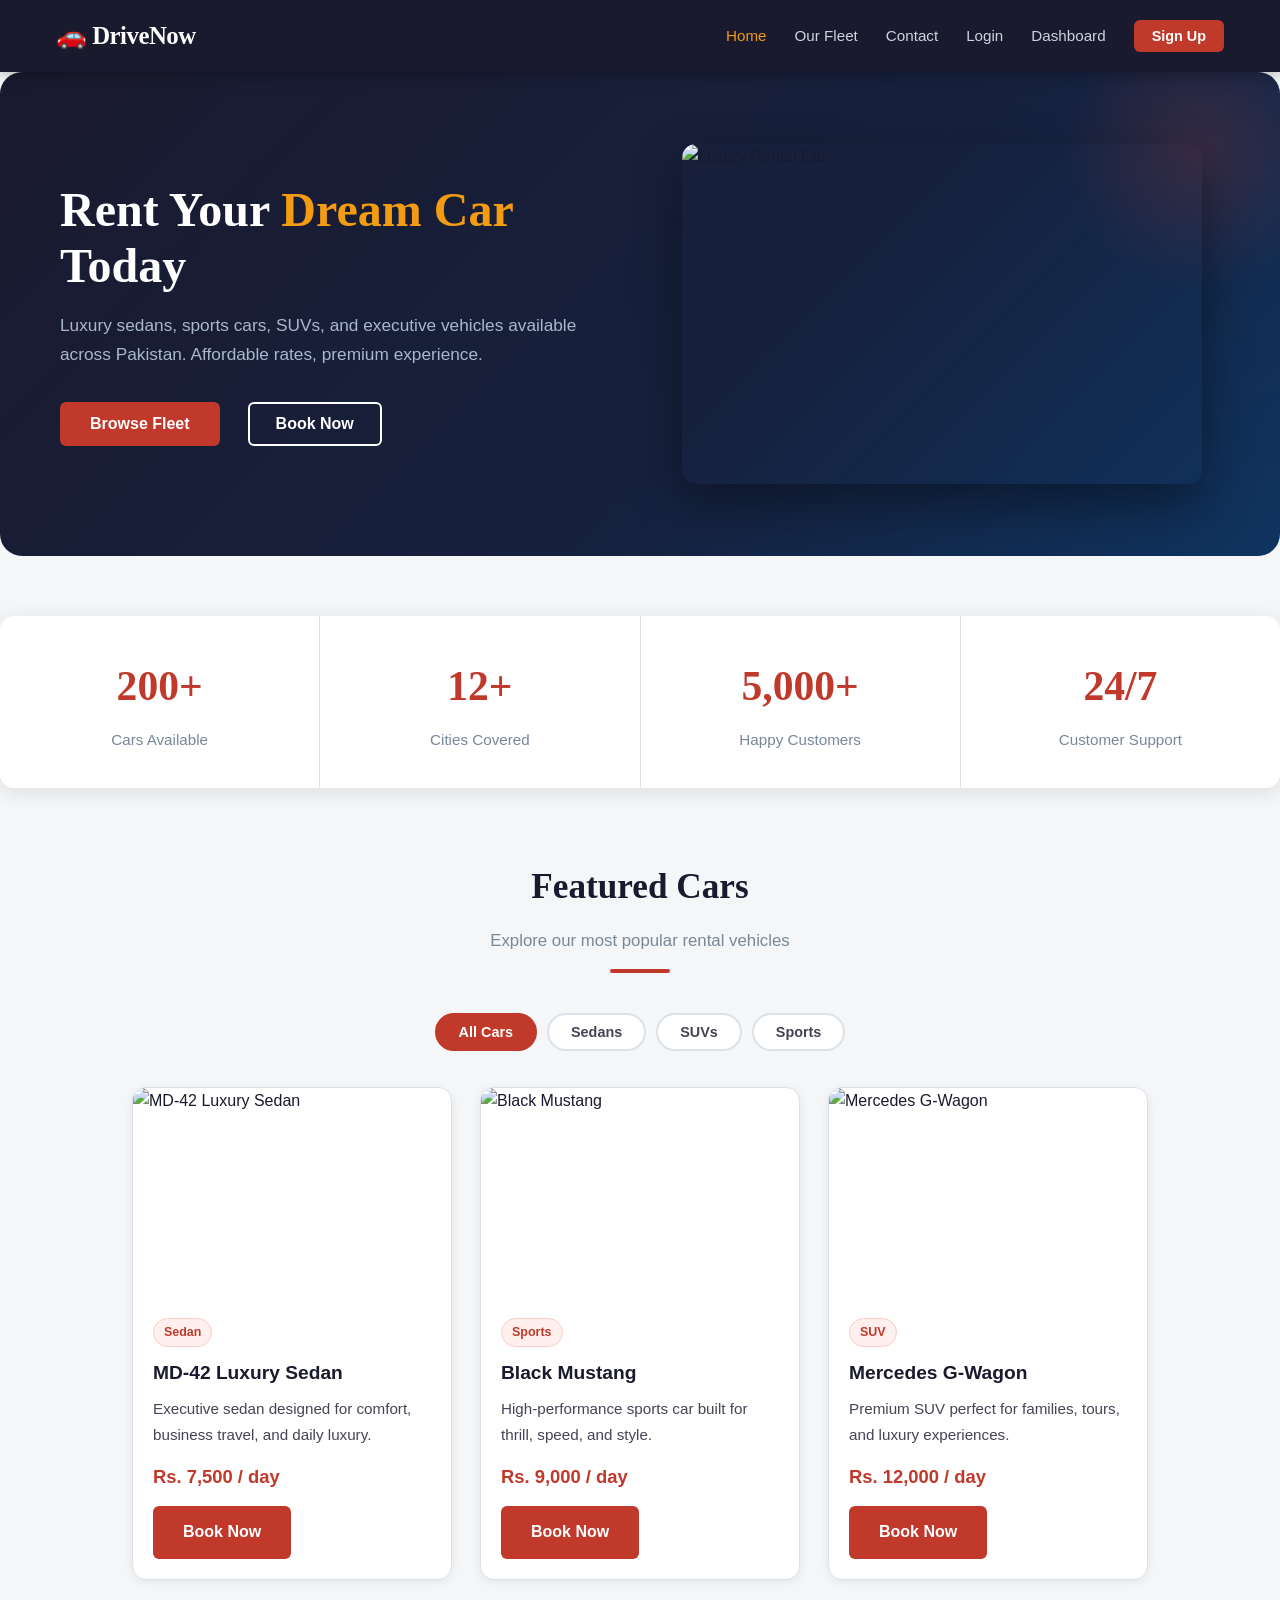
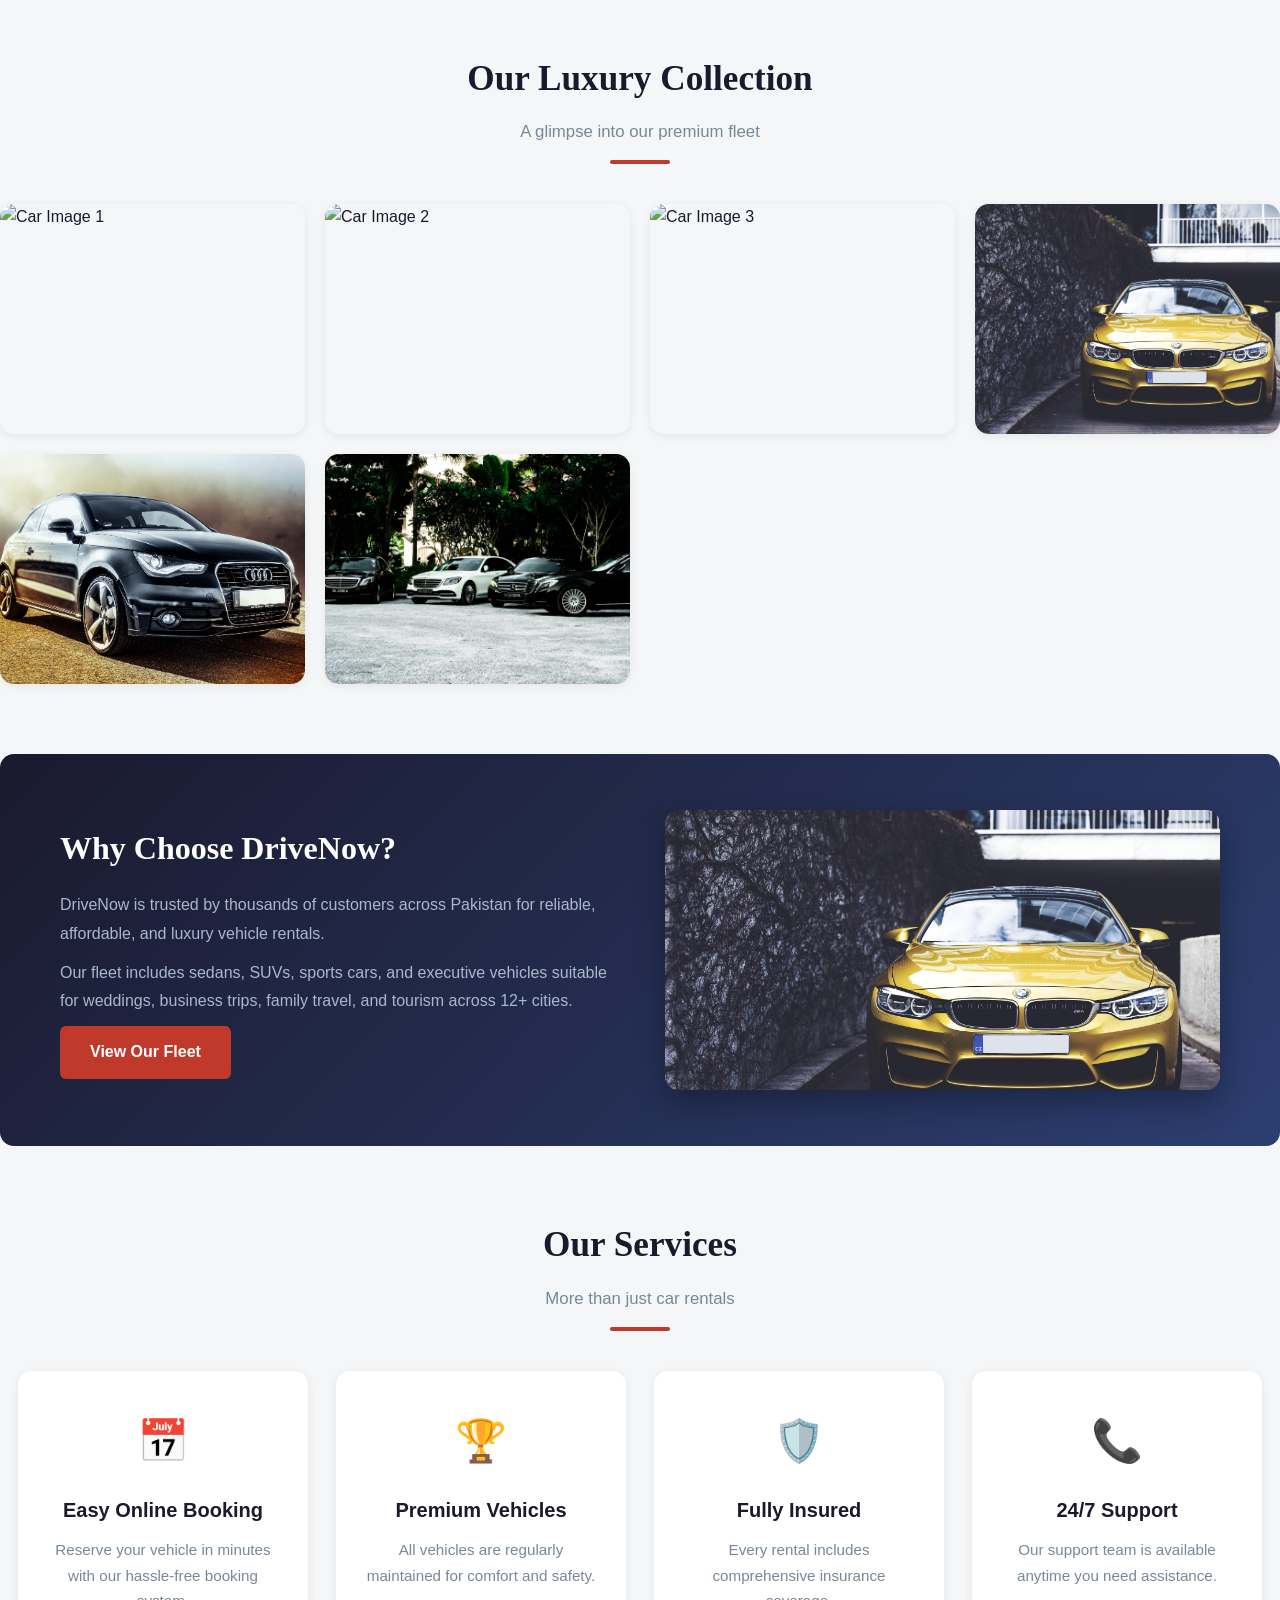
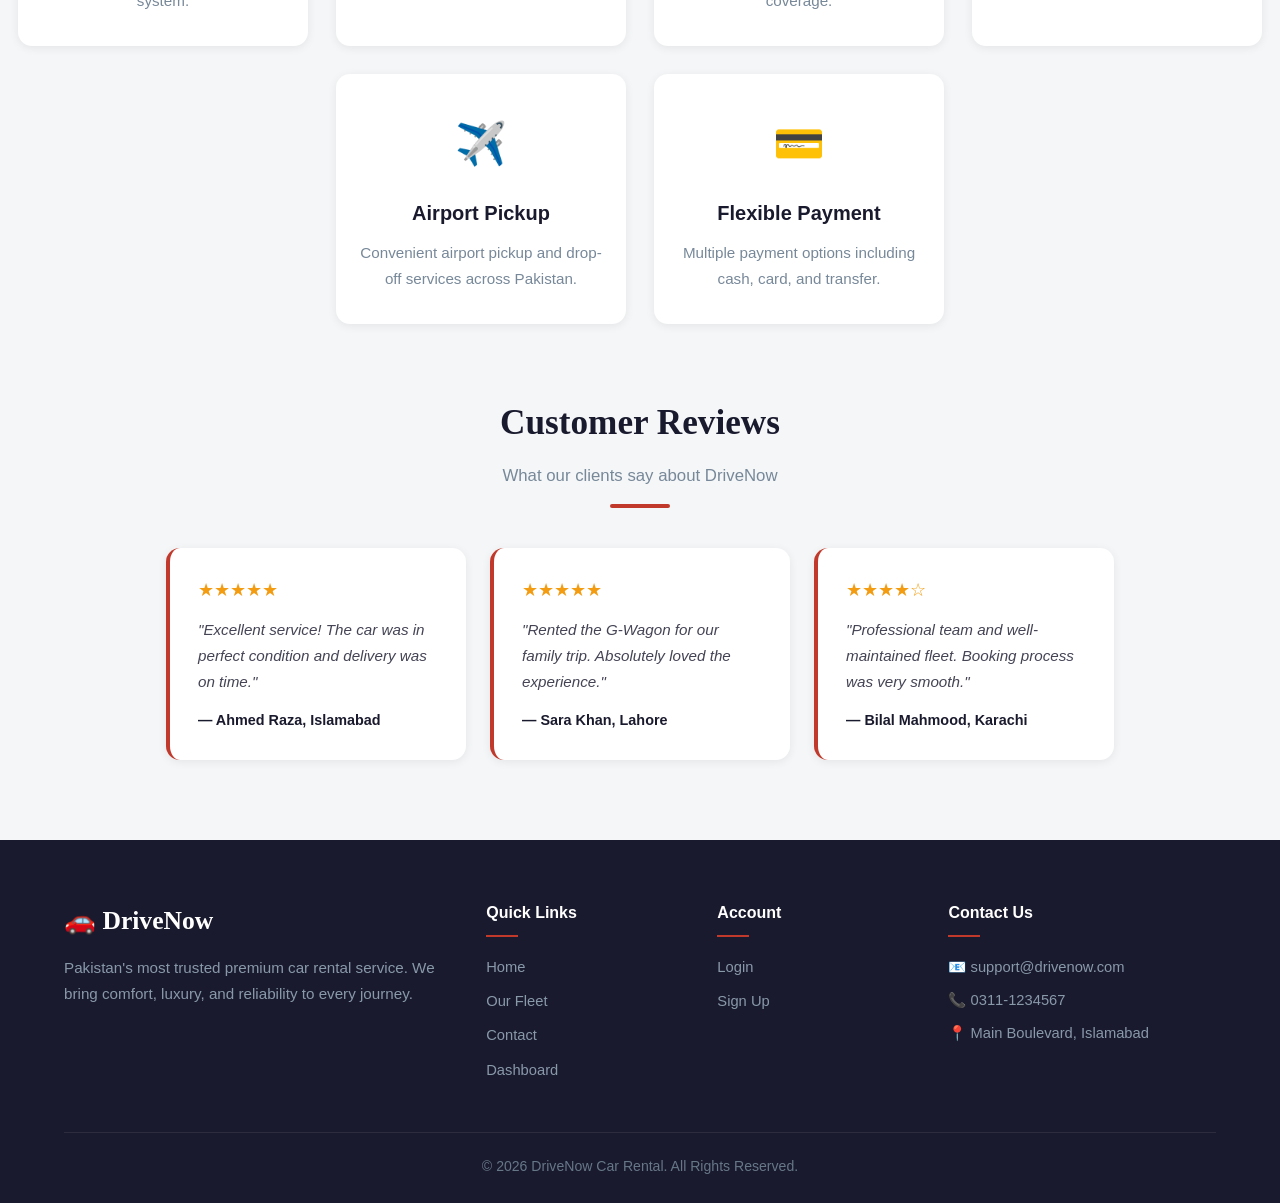
==== commit 6c128175: "index.html" ====
--- a/Car Rental Website/index.html
+++ b/Car Rental Website/index.html
@@ -3,19 +3,21 @@
 
 <head>
 
-    <meta charset="UTF-8">
-    <meta name="viewport" content="width=device-width, initial-scale=1.0">
-    <title>DriveNow | Premium Car Rental Pakistan</title>
-    <meta name="description" content="DriveNow offers luxury, SUV, sports and executive car rentals across Pakistan at unbeatable rates.">
-
-    <!-- EXTERNAL CSS FILE -->
+    <meta charset="UTF-8" />
+
+    <meta
+        name="viewport"
+        content="width=device-width, initial-scale=1.0"
+    />
+
+    <title>DriveNow Car Rental</title>
+
     <link rel="stylesheet" href="cssFile/mycssfile.css">
-
 </head>
 
 <body>
 
-    <!-- ==============================
+     <!-- ==============================
          NAVBAR
     ============================== -->
     <nav class="navbar">
@@ -41,34 +43,43 @@
             </li>
         </ul>
 
-    </nav>
-
-    <!-- ==============================
-         MAIN CONTENT
-    ============================== -->
-    <main class="page-wrapper">
+    </nav> 
 
         <!-- HERO SECTION -->
         <section class="hero-section">
 
             <div class="hero-text">
-                <h1>Rent Your <span>Dream Car</span> Today</h1>
+
+                <h1>
+                    Rent Your <span>Dream Car</span> Today
+                </h1>
+
                 <p>
                     Luxury sedans, sports cars, SUVs, and executive vehicles
                     available across Pakistan. Affordable rates, premium experience.
                 </p>
+
                 <div class="hero-buttons">
-                    <button class="btn-primary" onclick="document.getElementById('fleet').scrollIntoView({behavior:'smooth'})">
+
+                    <button class="btn-primary">
                         Browse Fleet
                     </button>
-                    <button class="btn-outline" onclick="window.location.href='Pages/services.html'">
+
+                    <button class="btn-outline">
                         Book Now
                     </button>
-                </div>
+
+                </div>
+
             </div>
 
             <div class="hero-image-box">
-                <img id="hero-img" src="Sources/img1.jpg" alt="Luxury Rental Car">
+
+                <img
+                    src="sources/img1.jpg"
+                    alt="Luxury Rental Car"
+                />
+
             </div>
 
         </section>
@@ -102,55 +113,136 @@
         <section id="fleet">
 
             <div class="section-title">
+
                 <h2>Featured Cars</h2>
-                <p>Explore our most popular rental vehicles</p>
+
+                <p>
+                    Explore our most popular rental vehicles
+                </p>
+
                 <div class="title-line"></div>
-            </div>
-
-            <!-- FILTER BAR -->
+
+            </div>
+
             <div class="filter-bar">
-                <button class="filter-btn active-filter" data-filter="all" onclick="filterCars('all')">All Cars</button>
-                <button class="filter-btn" data-filter="sedan" onclick="filterCars('sedan')">Sedans</button>
-                <button class="filter-btn" data-filter="suv" onclick="filterCars('suv')">SUVs</button>
-                <button class="filter-btn" data-filter="sports" onclick="filterCars('sports')">Sports</button>
+
+                <button class="filter-btn active-filter">
+                    All Cars
+                </button>
+
+                <button class="filter-btn">
+                    Sedans
+                </button>
+
+                <button class="filter-btn">
+                    SUVs
+                </button>
+
+                <button class="filter-btn">
+                    Sports
+                </button>
+
             </div>
 
             <div class="cards-grid">
 
                 <!-- CARD 1 -->
-                <article class="car-card" data-type="sedan" data-price="7500">
-                    <img src="Sources/img1.jpg" alt="MD-42 Luxury Sedan">
+                <article class="car-card">
+
+                    <img
+                        src="sources/img1.jpg"
+                        alt="MD-42 Luxury Sedan"
+                    />
+
                     <div class="car-card-body">
-                        <span class="car-card-badge">Sedan</span>
+
+                        <span class="car-card-badge">
+                            Sedan
+                        </span>
+
                         <h3>MD-42 Luxury Sedan</h3>
-                        <p>Executive sedan designed for comfort, business travel, and daily luxury.</p>
-                        <span class="car-price-tag">Rs. 7,500 / day</span>
-                        <a href="Pages/services.html" class="btn-primary">Book Now</a>
-                    </div>
+
+                        <p>
+                            Executive sedan designed for comfort,
+                            business travel, and daily luxury.
+                        </p>
+
+                        <span class="car-price-tag">
+                            Rs. 7,500 / day
+                        </span>
+
+                        <a href="#" class="btn-primary">
+                            Book Now
+                        </a>
+
+                    </div>
+
                 </article>
 
                 <!-- CARD 2 -->
-                <article class="car-card" data-type="sports" data-price="9000">
-                    <img src="Sources/img2.jpg" alt="Black Mustang">
+                <article class="car-card">
+
+                    <img
+                        src="sources/img2.jpg"
+                        alt="Black Mustang"
+                    />
+
                     <div class="car-card-body">
-                        <span class="car-card-badge">Sports</span>
+
+                        <span class="car-card-badge">
+                            Sports
+                        </span>
+
                         <h3>Black Mustang</h3>
-                        <p>High-performance sports car built for thrill, speed, and style.</p>
-                        <span class="car-price-tag">Rs. 9,000 / day</span>
-                        <a href="Pages/services.html" class="btn-primary">Book Now</a>
-                    </div>
+
+                        <p>
+                            High-performance sports car built
+                            for thrill, speed, and style.
+                        </p>
+
+                        <span class="car-price-tag">
+                            Rs. 9,000 / day
+                        </span>
+
+                        <a href="#" class="btn-primary">
+                            Book Now
+                        </a>
+
+                    </div>
+
                 </article>
 
                 <!-- CARD 3 -->
-                <article class="car-card" data-type="suv" data-price="12000">
-                    <img src="Sources/img3.jpg" alt="Mercedes G-Wagon">
+                <article class="car-card">
+
+                    <img
+                        src="sources/img3.jpg"
+                        alt="Mercedes G-Wagon"
+                    />
+
                     <div class="car-card-body">
-                        <span class="car-card-badge">SUV</span>
+
+                        <span class="car-card-badge">
+                            SUV
+                        </span>
+
                         <h3>Mercedes G-Wagon</h3>
-                        <p>Premium SUV perfect for families, tours, and luxury experiences.</p>
-                        <span class="car-price-tag">Rs. 12,000 / day</span>
-                        <a href="Pages/services.html" class="btn-primary">Book Now</a>
-                    </div>
+
+                        <p>
+                            Premium SUV perfect for families,
+                            tours, and luxury experiences.
+                        </p>
+
+                        <span class="car-price-tag">
+                            Rs. 12,000 / day
+                        </span>
+
+                        <a href="#" class="btn-primary">
+                            Book Now
+                        </a>
+
+                    </div>
+
                 </article>
 
             </div>
@@ -161,18 +253,26 @@
         <section class="gallery-section">
 
             <div class="section-title">
+
                 <h2>Our Luxury Collection</h2>
-                <p>A glimpse into our premium fleet</p>
+
+                <p>
+                    A glimpse into our premium fleet
+                </p>
+
                 <div class="title-line"></div>
+
             </div>
 
             <div class="gallery-grid">
-                <img src="Sources/img1.jpg" alt="Car Image 1">
-                <img src="Sources/img2.jpg" alt="Car Image 2">
-                <img src="Sources/img3.jpg" alt="Car Image 3">
-                <img src="Sources/img4.jpg" alt="Car Image 4">
-                <img src="Sources/img5.jpg" alt="Car Image 5">
-                <img src="Sources/img6.jpg" alt="Car Image 6">
+
+                <img src="sources/img1.jpg" alt="Car Image 1" />
+                <img src="sources/img2.jpg" alt="Car Image 2" />
+                <img src="sources/img3.jpg" alt="Car Image 3" />
+                <img src="Sources/img4.jpg" alt="Car Image 4" />
+                <img src="Sources/img5.jpg" alt="Car Image 5" />
+                <img src= "Sources/img6.jpg" alt="Car Image 6" />
+
             </div>
 
         </section>
@@ -181,21 +281,33 @@
         <div class="about-banner">
 
             <div class="about-text-box">
+
                 <h2>Why Choose DriveNow?</h2>
+
                 <p>
                     DriveNow is trusted by thousands of customers across Pakistan
                     for reliable, affordable, and luxury vehicle rentals.
                 </p>
+
                 <p>
                     Our fleet includes sedans, SUVs, sports cars, and executive
                     vehicles suitable for weddings, business trips, family travel,
                     and tourism across 12+ cities.
                 </p>
-                <a href="Pages/services.html" class="btn-primary">View Our Fleet</a>
+
+                <a href="#" class="btn-primary">
+                    View Our Fleet
+                </a>
+
             </div>
 
             <div class="about-image-box">
-                <img src="Sources/img4.jpg" alt="DriveNow Fleet">
+
+                <img
+                    src="Sources/img4.jpg"
+                    alt="DriveNow Fleet"
+                />
+
             </div>
 
         </div>
@@ -204,47 +316,95 @@
         <section>
 
             <div class="section-title">
+
                 <h2>Our Services</h2>
-                <p>More than just car rentals</p>
+
+                <p>
+                    More than just car rentals
+                </p>
+
                 <div class="title-line"></div>
+
             </div>
 
             <div class="features-grid">
 
                 <div class="feature-card">
+
                     <span class="feature-icon">📅</span>
+
                     <h3>Easy Online Booking</h3>
-                    <p>Reserve your vehicle in minutes with our hassle-free online booking system.</p>
+
+                    <p>
+                        Reserve your vehicle in minutes
+                        with our hassle-free booking system.
+                    </p>
+
                 </div>
 
                 <div class="feature-card">
+
                     <span class="feature-icon">🏆</span>
+
                     <h3>Premium Vehicles</h3>
-                    <p>All vehicles are regularly maintained to the highest standards of comfort and safety.</p>
+
+                    <p>
+                        All vehicles are regularly maintained
+                        for comfort and safety.
+                    </p>
+
                 </div>
 
                 <div class="feature-card">
+
                     <span class="feature-icon">🛡️</span>
+
                     <h3>Fully Insured</h3>
-                    <p>Every rental comes with comprehensive insurance coverage for peace of mind.</p>
+
+                    <p>
+                        Every rental includes comprehensive
+                        insurance coverage.
+                    </p>
+
                 </div>
 
                 <div class="feature-card">
+
                     <span class="feature-icon">📞</span>
+
                     <h3>24/7 Support</h3>
-                    <p>Our dedicated team is available round the clock to assist you anytime.</p>
+
+                    <p>
+                        Our support team is available
+                        anytime you need assistance.
+                    </p>
+
                 </div>
 
                 <div class="feature-card">
+
                     <span class="feature-icon">✈️</span>
+
                     <h3>Airport Pickup</h3>
-                    <p>Convenient airport pickup and drop-off services available across Pakistan.</p>
+
+                    <p>
+                        Convenient airport pickup and drop-off
+                        services across Pakistan.
+                    </p>
+
                 </div>
 
                 <div class="feature-card">
+
                     <span class="feature-icon">💳</span>
+
                     <h3>Flexible Payment</h3>
-                    <p>Multiple payment options including cash, card, and bank transfer.</p>
+
+                    <p>
+                        Multiple payment options including
+                        cash, card, and transfer.
+                    </p>
+
                 </div>
 
             </div>
@@ -255,29 +415,68 @@
         <section>
 
             <div class="section-title">
+
                 <h2>Customer Reviews</h2>
-                <p>What our clients say about DriveNow</p>
+
+                <p>
+                    What our clients say about DriveNow
+                </p>
+
                 <div class="title-line"></div>
+
             </div>
 
             <div class="testimonials-grid">
 
                 <div class="testimonial-card">
-                    <div class="testimonial-stars">★★★★★</div>
-                    <p>"Excellent service! The car was in perfect condition and delivery was on time. Highly recommended for business travel."</p>
-                    <div class="testimonial-author">— Ahmed Raza, Islamabad</div>
+
+                    <div class="testimonial-stars">
+                        ★★★★★
+                    </div>
+
+                    <p>
+                        "Excellent service! The car was in perfect condition
+                        and delivery was on time."
+                    </p>
+
+                    <div class="testimonial-author">
+                        — Ahmed Raza, Islamabad
+                    </div>
+
                 </div>
 
                 <div class="testimonial-card">
-                    <div class="testimonial-stars">★★★★★</div>
-                    <p>"Rented the G-Wagon for our family trip to northern Pakistan. Absolutely loved the experience. Will book again!"</p>
-                    <div class="testimonial-author">— Sara Khan, Lahore</div>
+
+                    <div class="testimonial-stars">
+                        ★★★★★
+                    </div>
+
+                    <p>
+                        "Rented the G-Wagon for our family trip.
+                        Absolutely loved the experience."
+                    </p>
+
+                    <div class="testimonial-author">
+                        — Sara Khan, Lahore
+                    </div>
+
                 </div>
 
                 <div class="testimonial-card">
-                    <div class="testimonial-stars">★★★★☆</div>
-                    <p>"Very professional team and well-maintained fleet. The booking process was smooth and customer support was great."</p>
-                    <div class="testimonial-author">— Bilal Mahmood, Karachi</div>
+
+                    <div class="testimonial-stars">
+                        ★★★★☆
+                    </div>
+
+                    <p>
+                        "Professional team and well-maintained fleet.
+                        Booking process was very smooth."
+                    </p>
+
+                    <div class="testimonial-author">
+                        — Bilal Mahmood, Karachi
+                    </div>
+
                 </div>
 
             </div>
@@ -286,7 +485,7 @@
 
     </main>
 
-    <!-- ==============================
+   <!-- ==============================
          FOOTER
     ============================== -->
     <footer class="footer">
@@ -330,17 +529,6 @@
     <!-- EXTERNAL JS -->
     <script src="jsFile/script.js"></script>
 
-    <!-- Hero image override for root page -->
-    <script>
-        heroImages = [
-            "Sources/img1.jpg",
-            "Sources/img2.jpg",
-            "Sources/img3.jpg",
-            "Sources/img4.jpg",
-            "Sources/img5.jpg"
-        ];
-    </script>
-
 </body>
 
-</html>+</html>
--- a/Car Rental Website/cssFile/mycssfile.css
+++ b/Car Rental Website/cssFile/mycssfile.css
@@ -1,9 +1,7 @@
 /* =========================================================
    DRIVENOW CAR RENTAL — MAIN STYLESHEET
-   Assignment 1 | HTML + CSS Project
-   All styling centralized here (no inline CSS except table min/max-width)
-========================================================= */
-
+   
+========================================================= */
 /* =========================================================
    CSS VARIABLES (ROOT)
 ========================================================= */
@@ -1093,7 +1091,6 @@
     color: var(--text-dark);
     line-height: 1;
 }
-
 /* =========================================================
    DASHBOARD SECTION PANELS
 ========================================================= */
@@ -1519,4 +1516,21 @@
 
 .chart-stats-table {
     margin-top: 20px;
-}+}
+
+.btn-warning{
+    margin-right: 6px;
+}
+
+.search-box{
+    margin-bottom: 20px;
+}
+
+.search-box input{
+    padding: 10px;
+    width: 220px;
+}
+
+.search-box button{
+    padding: 10px 15px;
+}
